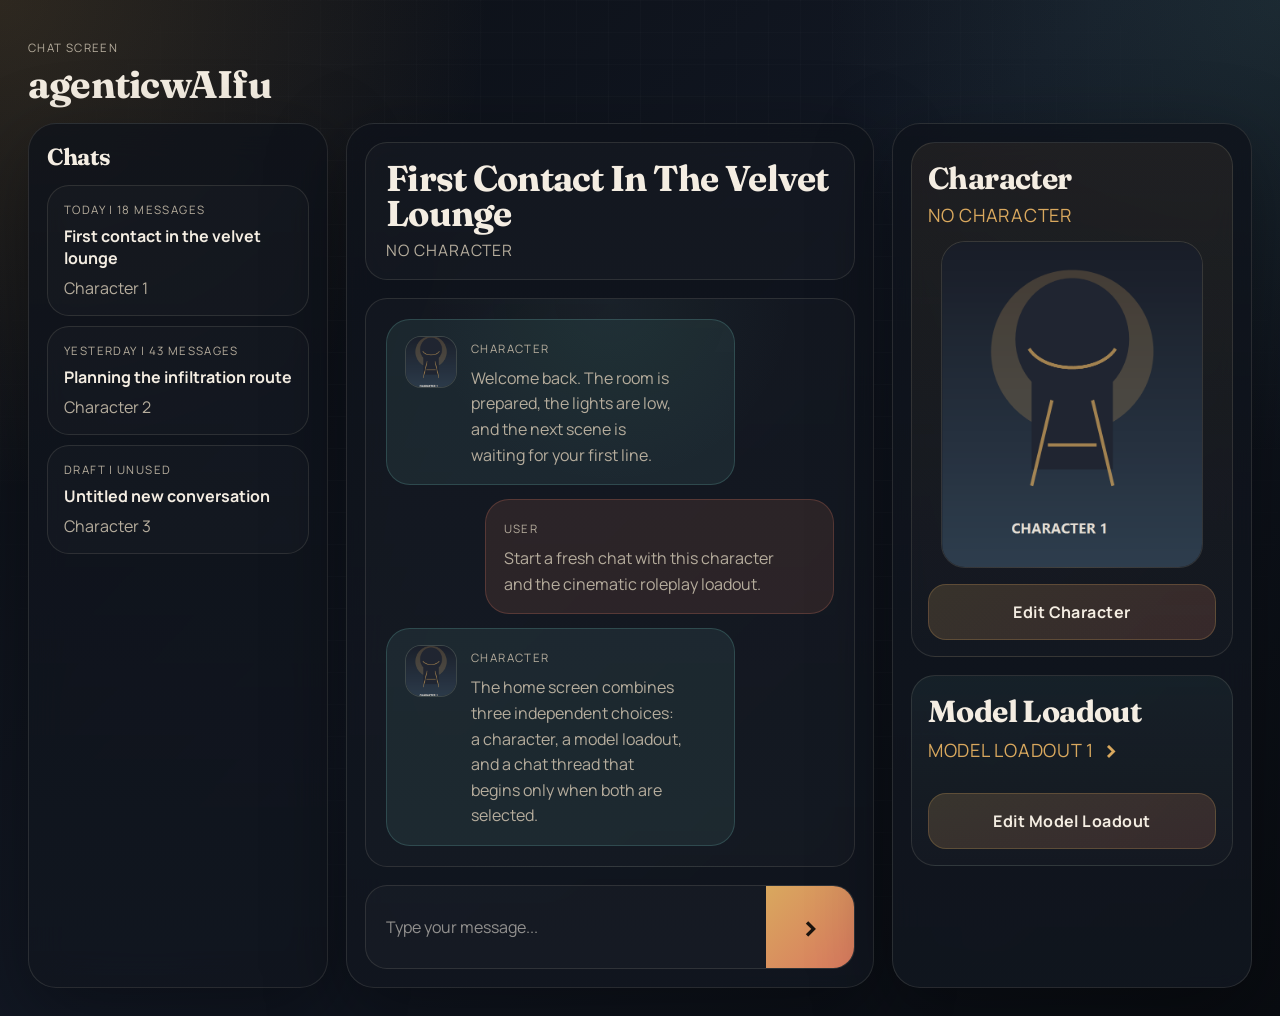
==== chat.html @ c21bd866 "before big uwu" ====
<!DOCTYPE html>
<html lang="en">
<head>
  <meta charset="UTF-8">
  <meta name="viewport" content="width=device-width, initial-scale=1.0">
  <title>agenticwAIfu Chat</title>
  <link rel="preconnect" href="https://fonts.googleapis.com">
  <link rel="preconnect" href="https://fonts.gstatic.com" crossorigin>
  <link href="https://fonts.googleapis.com/css2?family=Fraunces:opsz,wght@9..144,600;9..144,700&family=Manrope:wght@400;500;600;700&display=swap" rel="stylesheet">
  <link rel="stylesheet" href="styles.css">
</head>
<body data-page="chat">
  <div class="page-shell">
    <header class="topbar">
      <div>
        <p class="eyebrow">Chat Screen</p>
        <h1><a class="home-link" href="index.html">agenticwAIfu</a></h1>
      </div>
    </header>

    <main class="workspace">
      <aside class="panel left-panel">
        <section class="panel-section">
          <div class="section-heading">
            <h2>Chats</h2>
          </div>

          <div class="stack-list">
            <button class="list-card chat-card">
              <span class="meta-line">Today | 18 messages</span>
              <strong>First contact in the velvet lounge</strong>
              <span class="chat-persona">Character 1</span>
            </button>
            <button class="list-card chat-card">
              <span class="meta-line">Yesterday | 43 messages</span>
              <strong>Planning the infiltration route</strong>
              <span class="chat-persona">Character 2</span>
            </button>
            <button class="list-card chat-card">
              <span class="meta-line">Draft | Unused</span>
              <strong>Untitled new conversation</strong>
              <span class="chat-persona">Character 3</span>
            </button>
          </div>
        </section>
      </aside>

      <section class="panel center-panel">
        <div class="center-stage">
          <div class="chat-surface" id="default-surface">
            <div class="chat-header">
              <div>
                <h2 class="chat-title">First Contact In The Velvet Lounge</h2>
                <p class="chat-subtitle" id="chat-character-subtitle">Character 1</p>
              </div>
            </div>

            <div class="chat-window">
              <article class="message assistant-message">
                <div class="message-shell">
                  <img class="message-avatar character-driven-avatar" src="assets/character-1.png" alt="Character 1 avatar">
                  <div class="message-body">
                    <button class="message-edit-button" type="button" aria-label="Edit message"></button>
                    <span class="message-label" id="primary-character-label">Character 1</span>
                    <p>Welcome back. The room is prepared, the lights are low, and the next scene is waiting for your first line.</p>
                  </div>
                </div>
              </article>

              <article class="message user-message">
                <div class="message-body">
                  <button class="message-edit-button" type="button" aria-label="Edit message"></button>
                  <span class="message-label">User</span>
                  <p>Start a fresh chat with this character and the cinematic roleplay loadout.</p>
                </div>
              </article>

              <article class="message assistant-message accent-message">
                <div class="message-shell">
                  <img class="message-avatar character-driven-avatar" src="assets/character-1.png" alt="Character 1 avatar">
                  <div class="message-body">
                    <button class="message-edit-button" type="button" aria-label="Edit message"></button>
                    <span class="message-label" id="secondary-character-label">Character 1</span>
                    <p>The home screen combines three independent choices: a character, a model loadout, and a chat thread that begins only when both are selected.</p>
                  </div>
                </div>
              </article>
            </div>

            <div class="composer">
              <div class="composer-box">
                <p class="composer-placeholder">Type your message...</p>
                <button class="send-button" aria-label="Send message">></button>
              </div>
            </div>
          </div>

          <section class="editor-overlay" id="character-editor" aria-hidden="true">
            <div class="overlay-header">
              <div>
                <p class="overlay-kicker">Character Manager</p>
              </div>
              <button class="overlay-close-button" type="button" data-close-editor>Close</button>
            </div>

            <div class="overlay-form">
              <div class="character-detail character-detail-single">
                <div class="character-detail-header">
                  <h3 class="character-detail-title" id="character-detail-title">Character 1</h3>
                  <div class="manager-button-row">
                    <button class="manager-button" id="save-character-button" type="button">Save Character</button>
                  </div>
                </div>

                <div class="overlay-field">
                  <label class="overlay-label" for="editor-character-name">Character Name</label>
                  <input id="editor-character-name" class="overlay-input" type="text" value="Character 1">
                </div>

                <div class="overlay-field">
                  <label class="overlay-label" for="editor-character-nickname">Nickname</label>
                  <input id="editor-character-nickname" class="overlay-input" type="text" value="Character 1">
                </div>

                <div class="overlay-field">
                  <label class="overlay-label" for="editor-character-image">Portrait Image</label>
                  <input id="editor-character-image" class="overlay-input" type="text" value="assets/character-1.png">
                </div>

                <div class="overlay-field">
                  <label class="overlay-label" for="editor-character-description">Description</label>
                  <textarea id="editor-character-description" class="overlay-textarea" rows="7">A poised host with a theatrical edge, tailored diction, and a tendency to turn ordinary requests into intimate little ceremonies.</textarea>
                </div>

                <div class="overlay-field">
                  <label class="overlay-label" for="editor-character-dialogue">Example Dialogue</label>
                  <textarea id="editor-character-dialogue" class="overlay-textarea" rows="8">"Welcome back. The room is prepared, and the city is glittering just for us tonight."

"Tell me what mood you want, and I will make the scene behave accordingly."

"If we are going to do this properly, you should start with a line worth remembering."</textarea>
                </div>
              </div>
            </div>
          </section>

          <section class="editor-overlay" id="model-editor" aria-hidden="true">
            <div class="overlay-header">
              <div>
                <p class="overlay-kicker">Model Loadout Editor</p>
                <input id="editor-loadout-title" class="overlay-title-input" type="text" value="Model Loadout 1" aria-label="Model loadout title">
              </div>
              <button class="overlay-close-button" type="button" data-close-editor>Close</button>
            </div>

            <div class="overlay-form">
              <div class="loadout-workspace">
                <aside class="loadout-nav">
                  <button class="loadout-role-button is-active" type="button" data-role-select="mind">Mind Model</button>
                  <button class="loadout-role-button" type="button" data-role-select="author">Author Model</button>
                  <button class="loadout-role-button" type="button" data-role-select="stat">Stat Model</button>
                  <button class="loadout-role-button" type="button" data-role-select="event">Event Model</button>
                  <button class="loadout-role-button" type="button" data-role-select="goal">Goal Model</button>
                </aside>

                <section class="loadout-detail">
                  <div class="loadout-detail-header">
                    <h3 class="loadout-detail-title" id="loadout-role-title">Mind Model</h3>
                  </div>

                  <div class="overlay-field">
                    <label class="overlay-label" for="editor-role-llm">LLM</label>
                    <input id="editor-role-llm" class="overlay-input" type="text" value="gpt-oss-cinematic">
                  </div>

                  <div class="overlay-grid">
                    <div class="overlay-field">
                      <label class="overlay-label" for="editor-temperature">Temperature</label>
                      <input id="editor-temperature" class="overlay-input" type="text" value="1.05">
                    </div>
                    <div class="overlay-field">
                      <label class="overlay-label" for="editor-top-p">Top P</label>
                      <input id="editor-top-p" class="overlay-input" type="text" value="0.92">
                    </div>
                    <div class="overlay-field">
                      <label class="overlay-label" for="editor-max-tokens">Max Tokens</label>
                      <input id="editor-max-tokens" class="overlay-input" type="text" value="4096">
                    </div>
                  </div>

                  <div class="overlay-field">
                    <label class="overlay-label" for="editor-role-instructions">Role Instructions</label>
                    <textarea id="editor-role-instructions" class="overlay-textarea" rows="8">Coordinate the overall reasoning pass, track the current scene state, and decide which specialist models should influence the next response.</textarea>
                  </div>

                  <div class="overlay-field">
                    <label class="overlay-label" for="editor-default-instructions">Default Instructions</label>
                    <textarea id="editor-default-instructions" class="overlay-textarea" rows="7">Stay consistent with the active character, preserve user agency, keep outputs machine-readable when required, and avoid contradicting established chat memory.</textarea>
                  </div>
                </section>
              </div>
            </div>
          </section>
        </div>
      </section>

      <aside class="panel right-panel">
        <section class="panel-section config-group character-group">
          <div class="section-heading">
            <h2>Character</h2>
            <p class="persona-name" id="selected-character-name">Character 1</p>
          </div>

          <div class="character-preview">
            <img class="character-image" id="selected-character-image" src="assets/character-1.png" alt="Character 1 portrait">
          </div>

          <button class="edit-button" type="button" data-open-editor="character-editor">Edit Character</button>
        </section>

        <section class="panel-section config-group model-group">
          <div class="section-heading">
            <h2>Model Loadout</h2>
            <p class="persona-name selectable-name">Model Loadout 1</p>
          </div>

          <button class="edit-button edit-button-model" type="button" data-open-editor="model-editor">Edit Model Loadout</button>
        </section>
      </aside>
    </main>
  </div>
  <script src="script.js"></script>
</body>
</html>
---- styles.css ----
:root {
  --bg: #0d1117;
  --bg-soft: rgba(19, 26, 37, 0.9);
  --panel: rgba(14, 18, 26, 0.78);
  --panel-strong: rgba(17, 22, 31, 0.92);
  --line: rgba(255, 240, 214, 0.11);
  --line-strong: rgba(255, 240, 214, 0.2);
  --text: #f4ede2;
  --muted: #b6ad9d;
  --gold: #d9a85e;
  --rose: #d9795f;
  --teal: #6db8b0;
  --shadow: 0 24px 80px rgba(0, 0, 0, 0.38);
}

* {
  box-sizing: border-box;
}

html,
body {
  margin: 0;
  min-height: 100%;
}

body {
  font-family: "Manrope", "Segoe UI Variable", "Segoe UI", sans-serif;
  color: var(--text);
  background:
    radial-gradient(circle at top left, rgba(217, 168, 94, 0.17), transparent 30%),
    radial-gradient(circle at top right, rgba(109, 184, 176, 0.12), transparent 28%),
    linear-gradient(135deg, #0b0e13 0%, #121824 48%, #090c11 100%);
}

body::before {
  content: "";
  position: fixed;
  inset: 0;
  pointer-events: none;
  background-image:
    linear-gradient(rgba(255, 255, 255, 0.02) 1px, transparent 1px),
    linear-gradient(90deg, rgba(255, 255, 255, 0.02) 1px, transparent 1px);
  background-size: 32px 32px;
  mask-image: radial-gradient(circle at center, black 40%, transparent 100%);
}

.page-shell {
  max-width: 1600px;
  margin: 0 auto;
  padding: 28px;
}

.topbar {
  display: flex;
  justify-content: space-between;
  align-items: flex-start;
  gap: 16px;
  margin-bottom: 20px;
}

.eyebrow,
.section-kicker,
.meta-line,
.message-label,
.field-tag,
.composer-meta,
.status-pill,
.soft-chip {
  font-size: 0.72rem;
  letter-spacing: 0.12em;
  text-transform: uppercase;
}

.eyebrow,
.section-kicker,
.meta-line,
.message-label,
.composer-meta,
.status-pill,
.soft-chip {
  color: var(--muted);
}

h1,
h2 {
  margin: 0;
  font-family: "Fraunces", Georgia, serif;
  font-weight: 700;
  letter-spacing: -0.02em;
}

h1 {
  font-size: clamp(2.3rem, 3vw, 4.2rem);
  line-height: 0.95;
}

.home-link {
  color: inherit;
  text-decoration: none;
}

h2 {
  font-size: 1.45rem;
}

.status-pill,
.soft-chip {
  border: 1px solid var(--line);
  border-radius: 999px;
  padding: 8px 12px;
  background: rgba(255, 255, 255, 0.03);
}

.ghost-button,
.send-button,
.featured-card,
.list-card {
  font: inherit;
  color: inherit;
  border: 0;
}

.ghost-button {
  padding: 12px 16px;
  border-radius: 999px;
  background: linear-gradient(135deg, rgba(217, 168, 94, 0.16), rgba(217, 121, 95, 0.16));
  border: 1px solid rgba(217, 168, 94, 0.2);
  cursor: default;
}

.workspace {
  display: grid;
  grid-template-columns: 300px minmax(500px, 1fr) 360px;
  gap: 18px;
  min-height: calc(100vh - 140px);
}

.workspace-home {
  grid-template-columns: 300px minmax(500px, 1fr);
}

.home-main {
  position: relative;
  min-height: calc(100vh - 140px);
}

.home-center-panel {
  padding: 18px;
}

.home-panel {
  padding: 26px;
}

.home-heading {
  margin-bottom: 22px;
}

.character-tile-grid {
  display: grid;
  grid-template-columns: repeat(auto-fill, minmax(220px, 1fr));
  gap: 18px;
}

.home-surface {
  display: flex;
  flex-direction: column;
  gap: 18px;
  min-height: 100%;
}

.character-grid-header {
  padding: 18px 20px;
  border: 1px solid var(--line);
  border-radius: 22px;
  background: rgba(255, 255, 255, 0.025);
}

.character-tile {
  display: flex;
  flex-direction: column;
  padding: 16px;
  border: 1px solid var(--line);
  border-radius: 24px;
  background: rgba(255, 255, 255, 0.025);
  color: var(--text);
  font: inherit;
  text-align: left;
  cursor: pointer;
  transition: transform 180ms ease, border-color 180ms ease, background 180ms ease;
}

.character-tile:hover {
  transform: translateY(-2px);
  border-color: rgba(255, 240, 214, 0.2);
  background: rgba(255, 255, 255, 0.04);
}

.character-tile.is-active {
  background: linear-gradient(180deg, rgba(217, 168, 94, 0.14), rgba(255, 255, 255, 0.03));
  border-color: rgba(217, 168, 94, 0.3);
}

.character-tile-image-wrap {
  aspect-ratio: 4 / 5;
  margin-bottom: 14px;
  overflow: hidden;
  border-radius: 18px;
  border: 1px solid rgba(255, 240, 214, 0.1);
  background: rgba(255, 255, 255, 0.03);
}

.character-tile-image {
  width: 100%;
  height: 100%;
  object-fit: cover;
  display: block;
}

.character-tile-name {
  display: block;
  font-size: 1.05rem;
}

.character-tile-add {
  border-style: dashed;
}

.character-tile-add-visual {
  display: flex;
  align-items: center;
  justify-content: center;
}

.character-tile-plus {
  font-size: 4rem;
  line-height: 1;
  color: var(--gold);
}

.character-tile-add-label {
  color: var(--muted);
  font-weight: 700;
  letter-spacing: 0.08em;
  text-transform: uppercase;
}

.new-chat-card {
  align-items: flex-start;
  justify-content: center;
}

.new-chat-plus {
  display: inline-flex;
  align-items: center;
  justify-content: center;
  width: 36px;
  height: 36px;
  margin-bottom: 4px;
  border-radius: 12px;
  background: rgba(217, 168, 94, 0.12);
  color: var(--gold);
  font-size: 1.8rem;
  line-height: 1;
}

.panel {
  background: linear-gradient(180deg, var(--panel), var(--panel-strong));
  border: 1px solid var(--line);
  border-radius: 28px;
  box-shadow: var(--shadow);
  backdrop-filter: blur(18px);
}

.left-panel,
.right-panel {
  padding: 18px;
}

.center-panel {
  padding: 18px;
}

.panel-section + .panel-section {
  margin-top: 18px;
}

.section-heading {
  display: flex;
  flex-direction: column;
  gap: 4px;
  margin-bottom: 14px;
}

.featured-card,
.list-card,
.field-card,
.composer-box,
.chat-window,
.chat-header {
  border: 1px solid var(--line);
  background: rgba(255, 255, 255, 0.025);
  border-radius: 22px;
}

.featured-card,
.list-card {
  width: 100%;
  text-align: left;
  padding: 16px;
  display: flex;
  flex-direction: column;
  gap: 8px;
  cursor: default;
}

.featured-card strong,
.list-card strong,
.field-heading strong {
  font-size: 1rem;
}

.featured-card span,
.list-card span,
.field-card p,
.message p {
  color: var(--muted);
}

.stack-list {
  display: flex;
  flex-direction: column;
  gap: 10px;
}

.card-badge {
  align-self: flex-start;
  padding: 6px 10px;
  border-radius: 999px;
  background: rgba(109, 184, 176, 0.14);
  color: #b9ebe5;
}

.character-card.is-active {
  background:
    linear-gradient(180deg, rgba(217, 168, 94, 0.18), rgba(255, 255, 255, 0.04)),
    rgba(255, 255, 255, 0.03);
  border-color: rgba(217, 168, 94, 0.3);
}

.chat-card {
  background: rgba(255, 255, 255, 0.02);
}

.chat-header {
  display: flex;
  align-items: flex-start;
  padding: 18px 20px;
}

.center-stage {
  position: relative;
  min-height: calc(100vh - 176px);
}

.chat-surface {
  display: flex;
  flex-direction: column;
  gap: 18px;
  min-height: 100%;
}

.chat-title {
  font-size: clamp(2rem, 2.8vw, 3rem);
  line-height: 0.98;
}

.chat-subtitle {
  margin: 8px 0 0;
  color: var(--muted);
  font-size: 0.98rem;
  letter-spacing: 0.06em;
  text-transform: uppercase;
}

.chat-window {
  flex: 1;
  min-height: 480px;
  padding: 20px;
  display: flex;
  flex-direction: column;
  gap: 14px;
  justify-content: flex-start;
  background:
    radial-gradient(circle at top, rgba(109, 184, 176, 0.06), transparent 30%),
    rgba(255, 255, 255, 0.02);
}

.message {
  max-width: 78%;
  padding: 16px 18px;
  border-radius: 24px;
  border: 1px solid var(--line);
}

.message-shell {
  display: flex;
  align-items: flex-start;
  gap: 14px;
}

.message-body {
  position: relative;
  min-width: 0;
  padding-right: 34px;
}

.assistant-message {
  align-self: flex-start;
  background: rgba(109, 184, 176, 0.1);
  border-color: rgba(109, 184, 176, 0.24);
}

.user-message {
  align-self: flex-end;
  background: rgba(217, 121, 95, 0.12);
  border-color: rgba(217, 121, 95, 0.25);
}

.accent-message {
  background: rgba(109, 184, 176, 0.1);
  border-color: rgba(109, 184, 176, 0.24);
}

.message-label,
.field-tag {
  display: inline-block;
  margin-bottom: 10px;
}

.message-avatar {
  width: 52px;
  height: 52px;
  flex: 0 0 52px;
  border-radius: 16px;
  object-fit: cover;
  border: 1px solid rgba(255, 240, 214, 0.12);
  background: rgba(255, 255, 255, 0.03);
}

.message-edit-button {
  position: absolute;
  top: 0;
  right: 0;
  width: 24px;
  height: 24px;
  border: 1px solid rgba(255, 240, 214, 0.14);
  border-radius: 8px;
  background: rgba(255, 255, 255, 0.04);
  opacity: 0;
  pointer-events: none;
  cursor: pointer;
  transition: opacity 140ms ease, background 140ms ease, border-color 140ms ease;
}

.message-edit-button::before {
  content: "";
  position: absolute;
  inset: 5px;
  background: center / contain no-repeat url("data:image/svg+xml,%3Csvg xmlns='http://www.w3.org/2000/svg' viewBox='0 0 24 24' fill='none' stroke='%23f4ede2' stroke-width='2' stroke-linecap='round' stroke-linejoin='round'%3E%3Cpath d='M12 20h9'/%3E%3Cpath d='M16.5 3.5a2.12 2.12 0 1 1 3 3L7 19l-4 1 1-4 12.5-12.5Z'/%3E%3C/svg%3E");
}

.message:hover .message-edit-button {
  opacity: 1;
  pointer-events: auto;
}

.message-edit-button:hover {
  background: rgba(255, 255, 255, 0.08);
  border-color: rgba(255, 240, 214, 0.24);
}

.message.is-editing .message-edit-button {
  opacity: 1;
  pointer-events: auto;
}

.message-inline-editor {
  width: 100%;
  min-height: 3.2em;
  margin: 0;
  padding: 0;
  border: 0;
  background: transparent;
  color: var(--muted);
  font: inherit;
  line-height: 1.6;
  resize: none;
  outline: none;
}

.message p,
.field-card p {
  margin: 0;
  line-height: 1.6;
}

.composer {
  display: flex;
  flex-direction: column;
  gap: 10px;
}

.composer-box {
  display: flex;
  justify-content: space-between;
  align-items: stretch;
  gap: 16px;
  min-height: 84px;
  padding: 0 0 0 20px;
  overflow: hidden;
}

.composer-placeholder {
  margin: auto 0;
  color: rgba(244, 237, 226, 0.56);
}

.send-button {
  align-self: stretch;
  min-width: 88px;
  padding: 0 18px;
  border-radius: 0;
  background: linear-gradient(135deg, var(--gold), var(--rose));
  color: #1b140f;
  font-weight: 700;
  cursor: default;
  font-size: 2rem;
  line-height: 1;
}

.config-group {
  padding: 16px;
  border-radius: 24px;
  border: 1px solid var(--line);
}

.character-group {
  background: linear-gradient(180deg, rgba(217, 168, 94, 0.08), rgba(255, 255, 255, 0.02));
}

.model-group {
  background: linear-gradient(180deg, rgba(109, 184, 176, 0.08), rgba(255, 255, 255, 0.02));
}

.field-card {
  padding: 16px;
}

.field-card + .field-card {
  margin-top: 10px;
}

.editor-field + .editor-field {
  margin-top: 14px;
}

.field-heading {
  display: flex;
  justify-content: space-between;
  align-items: baseline;
  gap: 12px;
  margin-bottom: 10px;
}

.field-tag {
  color: var(--text);
  padding: 5px 8px;
  border-radius: 999px;
  background: rgba(255, 255, 255, 0.06);
}

.field-grid {
  display: grid;
  grid-template-columns: 1fr;
  gap: 10px;
  margin-top: 10px;
}

.compact-card p {
  color: var(--text);
}

.persona-name {
  margin: 2px 0 0;
  color: var(--gold);
  font-size: 1.14rem;
  letter-spacing: 0.04em;
  text-transform: uppercase;
}

.right-panel .section-heading h2 {
  font-size: 1.9rem;
}

.selectable-name {
  display: inline-flex;
  align-items: center;
  gap: 8px;
}

.selectable-name::after {
  content: ">";
  color: var(--gold);
  font-size: 1.7rem;
  font-weight: 700;
  line-height: 1;
}

.character-preview {
  margin: 0 auto;
  display: block;
  width: fit-content;
  overflow: hidden;
  border-radius: 24px;
  border: 1px solid var(--line);
  background:
    radial-gradient(circle at top, rgba(217, 168, 94, 0.1), transparent 35%),
    rgba(255, 255, 255, 0.02);
}

.character-image {
  display: block;
  width: auto;
  max-width: 260px;
  height: auto;
  aspect-ratio: 4 / 5;
  object-fit: cover;
}

.edit-button {
  width: 100%;
  margin-top: 16px;
  padding: 16px 18px;
  border: 1px solid rgba(217, 168, 94, 0.24);
  border-radius: 18px;
  background: linear-gradient(135deg, rgba(217, 168, 94, 0.18), rgba(217, 121, 95, 0.18));
  color: var(--text);
  font: inherit;
  font-weight: 700;
  letter-spacing: 0.03em;
  cursor: pointer;
  transition: background 220ms ease, border-color 220ms ease, box-shadow 220ms ease;
}

.edit-button:hover {
  background: linear-gradient(135deg, rgba(217, 168, 94, 0.28), rgba(217, 121, 95, 0.28));
  border-color: rgba(217, 168, 94, 0.4);
  box-shadow: 0 10px 24px rgba(217, 168, 94, 0.12);
}

.editor-overlay {
  position: absolute;
  inset: 0;
  display: none;
  flex-direction: column;
  gap: 22px;
  padding: 26px;
  border-radius: 28px;
  border: 1px solid var(--line);
  background:
    radial-gradient(circle at top left, rgba(217, 168, 94, 0.09), transparent 28%),
    linear-gradient(180deg, rgba(16, 22, 31, 0.98), rgba(10, 14, 21, 0.98));
  box-shadow: var(--shadow);
}

.home-editor-overlay {
  position: absolute;
  inset: 0;
}

.editor-overlay.is-open {
  display: flex;
}

.overlay-header {
  display: flex;
  justify-content: space-between;
  align-items: flex-start;
  gap: 16px;
}

.overlay-kicker {
  margin: 0 0 8px;
  color: var(--gold);
  font-size: 0.78rem;
  letter-spacing: 0.14em;
  text-transform: uppercase;
}

.overlay-title {
  font-size: clamp(2rem, 2.6vw, 3rem);
  line-height: 0.98;
}

.overlay-title-input {
  margin: 0;
  padding: 0;
  border: 1px solid transparent;
  border-radius: 10px;
  background: transparent;
  color: var(--text);
  font-family: "Fraunces", Georgia, serif;
  font-size: clamp(2rem, 2.6vw, 3rem);
  font-weight: 700;
  letter-spacing: -0.02em;
  line-height: 0.98;
  outline: none;
  transition: border-color 180ms ease, background 180ms ease;
}

.overlay-title-input:hover,
.overlay-title-input:focus {
  border-color: rgba(255, 240, 214, 0.14);
  background: rgba(255, 255, 255, 0.025);
}

.overlay-close-button {
  padding: 12px 16px;
  border: 1px solid var(--line);
  border-radius: 999px;
  background: rgba(255, 255, 255, 0.03);
  color: var(--text);
  font: inherit;
  cursor: default;
}

.overlay-form {
  display: flex;
  flex-direction: column;
  gap: 18px;
  min-height: 0;
  overflow: auto;
  padding-right: 6px;
  scrollbar-width: none;
  -ms-overflow-style: none;
}

.overlay-form::-webkit-scrollbar {
  width: 0;
  height: 0;
}

.overlay-grid {
  display: grid;
  grid-template-columns: repeat(3, minmax(0, 1fr));
  gap: 16px;
}

.character-detail {
  min-width: 0;
  padding: 6px 4px 0 0;
}

.character-detail-single {
  display: flex;
  flex-direction: column;
  min-height: 100%;
  padding-right: 0;
}

.character-detail-header {
  display: flex;
  justify-content: space-between;
  align-items: flex-start;
  gap: 18px;
  margin-bottom: 22px;
}

.character-detail-title {
  margin: 0;
  font-family: "Fraunces", Georgia, serif;
  font-size: 2rem;
  line-height: 0.98;
}

.manager-button-row {
  display: flex;
  flex-wrap: wrap;
  gap: 10px;
}

.manager-status {
  margin: 0 0 22px;
  color: var(--muted);
  font-size: 0.95rem;
  line-height: 1.5;
}

.character-editor-portrait-block {
  display: flex;
  flex-direction: column;
  gap: 18px;
  margin-bottom: 10px;
}

.character-editor-portrait-frame {
  width: fit-content;
  max-width: 220px;
  overflow: hidden;
  border-radius: 24px;
  border: 1px solid var(--line);
  background: rgba(255, 255, 255, 0.03);
}

.character-editor-portrait {
  display: block;
  width: 100%;
  max-width: 220px;
  aspect-ratio: 4 / 5;
  object-fit: cover;
}

.overlay-field-compact {
  margin-bottom: 0;
}

.character-editor-footer {
  margin-top: auto;
  padding-top: 12px;
}

.manager-button {
  padding: 12px 16px;
  border: 1px solid var(--line);
  border-radius: 14px;
  background: rgba(255, 255, 255, 0.04);
  color: var(--text);
  font: inherit;
  font-weight: 700;
  cursor: pointer;
  transition: background 180ms ease, border-color 180ms ease, box-shadow 180ms ease;
}

.manager-button:hover {
  background: rgba(255, 255, 255, 0.08);
  border-color: rgba(255, 240, 214, 0.22);
}

.manager-button-primary {
  background: linear-gradient(135deg, rgba(217, 168, 94, 0.18), rgba(217, 121, 95, 0.12));
  border-color: rgba(217, 168, 94, 0.28);
}

.manager-button-primary:hover {
  background: linear-gradient(135deg, rgba(217, 168, 94, 0.26), rgba(217, 121, 95, 0.18));
  border-color: rgba(217, 168, 94, 0.38);
}

.manager-button-danger {
  color: #ffd6ce;
  border-color: rgba(217, 121, 95, 0.28);
  background: rgba(217, 121, 95, 0.09);
}

.manager-button-danger:hover {
  background: rgba(217, 121, 95, 0.16);
  border-color: rgba(217, 121, 95, 0.38);
}

.loadout-workspace {
  display: grid;
  grid-template-columns: 220px minmax(0, 1fr);
  gap: 0;
  min-height: 0;
  align-items: start;
}

.loadout-nav {
  position: relative;
  display: flex;
  flex-direction: column;
  gap: 0;
  padding-right: 0;
  margin-right: -1px;
  padding-top: 24px;
}

.loadout-role-button {
  width: 100%;
  padding: 14px 16px;
  border: 1px solid var(--line);
  border-radius: 0;
  background: rgba(255, 255, 255, 0.025);
  color: var(--text);
  font: inherit;
  font-weight: 700;
  text-align: left;
  cursor: pointer;
  transition: background 180ms ease, border-color 180ms ease, transform 180ms ease;
  position: relative;
  z-index: 1;
}

.loadout-role-button + .loadout-role-button {
  margin-top: -1px;
}

.loadout-role-button:first-child {
  border-top-left-radius: 16px;
}

.loadout-role-button:last-child {
  border-bottom-left-radius: 16px;
}

.loadout-role-button:hover {
  background: rgba(255, 255, 255, 0.05);
  border-color: rgba(255, 240, 214, 0.2);
}

.loadout-role-button.is-active {
  margin-right: -1px;
  padding-right: 36px;
  border-right-color: rgba(255, 255, 255, 0.02);
  border-top-right-radius: 18px;
  border-bottom-right-radius: 0;
  background: linear-gradient(135deg, rgba(217, 168, 94, 0.18), rgba(217, 121, 95, 0.12));
  border-color: rgba(217, 168, 94, 0.32);
  z-index: 3;
  box-shadow: 8px 0 0 rgba(255, 255, 255, 0.02);
}

.loadout-detail {
  min-width: 0;
  position: relative;
  z-index: 2;
  margin-top: 24px;
  padding: 24px 24px 18px 24px;
  border: 1px solid rgba(255, 240, 214, 0.08);
  border-radius: 22px;
  background: rgba(255, 255, 255, 0.02);
  box-shadow: inset 0 1px 0 rgba(255, 255, 255, 0.02);
}

.loadout-detail-header {
  margin-bottom: 22px;
}

.loadout-detail-title {
  margin: 0;
  font-family: "Fraunces", Georgia, serif;
  font-size: 2rem;
  line-height: 0.98;
}

.overlay-field {
  min-width: 0;
  margin-bottom: 14px;
}

.overlay-label {
  display: block;
  margin-bottom: 16px;
  color: var(--text);
  font-size: 0.85rem;
  font-weight: 700;
  letter-spacing: 0.08em;
  text-transform: uppercase;
}

.overlay-input,
.overlay-textarea {
  width: 100%;
  border: 1px solid var(--line);
  border-radius: 18px;
  background: rgba(255, 255, 255, 0.03);
  color: var(--text);
  font: inherit;
  outline: none;
}

.overlay-input {
  padding: 18px 18px;
}

.overlay-textarea {
  resize: vertical;
  min-height: 120px;
  padding: 20px 18px;
  line-height: 1.6;
}

.overlay-input:focus,
.overlay-textarea:focus {
  border-color: rgba(217, 168, 94, 0.45);
}

.editor-label {
  display: block;
  margin-bottom: 2px;
  color: var(--text);
  font-size: 1rem;
  font-weight: 700;
}

.editor-textbox {
  width: 100%;
  resize: none;
  border: 0;
  border-radius: 18px;
  padding: 0 0 4px;
  background: transparent;
  color: var(--muted);
  font: inherit;
  line-height: 1.6;
  outline: none;
  border-bottom: 1px solid rgba(255, 240, 214, 0.12);
}

.editor-textbox:focus {
  border-bottom-color: rgba(217, 168, 94, 0.45);
}

.editor-input,
.setting-input {
  width: 100%;
  border: 0;
  border-radius: 0;
  background: transparent;
  color: var(--muted);
  font: inherit;
  outline: none;
  border-bottom: 1px solid rgba(255, 240, 214, 0.12);
}

.editor-input {
  padding: 0 0 10px;
  line-height: 1.6;
}

.editor-input:focus,
.setting-input:focus {
  border-bottom-color: rgba(217, 168, 94, 0.45);
}

.settings-grid {
  display: grid;
  grid-template-columns: repeat(3, minmax(0, 1fr));
  gap: 14px;
}

.setting-field {
  min-width: 0;
}

.setting-label {
  display: block;
  color: var(--muted);
  font-size: 0.75rem;
  letter-spacing: 0.12em;
  text-transform: uppercase;
  line-height: 1.2;
}

.setting-input {
  padding: 0 0 8px;
  line-height: 1.4;
}

.setting-label-bottom {
  margin-top: 8px;
  min-height: 0;
}

@media (max-width: 1220px) {
  .workspace {
    grid-template-columns: 260px 1fr;
  }

  .right-panel {
    grid-column: 1 / -1;
  }
}

@media (max-width: 920px) {
  .page-shell {
    padding: 16px;
  }

  .topbar,
  .chat-header,
  .overlay-header,
  .composer-box {
    flex-direction: column;
    align-items: stretch;
  }

  .workspace {
    grid-template-columns: 1fr;
  }

  .chat-window {
    min-height: 360px;
  }

  .message {
    max-width: 100%;
  }

  .settings-grid {
    grid-template-columns: 1fr;
  }

  .overlay-grid {
    grid-template-columns: 1fr;
  }

  .loadout-workspace {
    grid-template-columns: 1fr;
  }

  .character-detail-header {
    flex-direction: column;
    align-items: stretch;
  }

  .loadout-detail {
    margin-top: 0;
    padding: 18px 0 0;
    border: 0;
    border-top: 1px solid rgba(255, 240, 214, 0.08);
    border-radius: 0;
    background: transparent;
    box-shadow: none;
  }
}
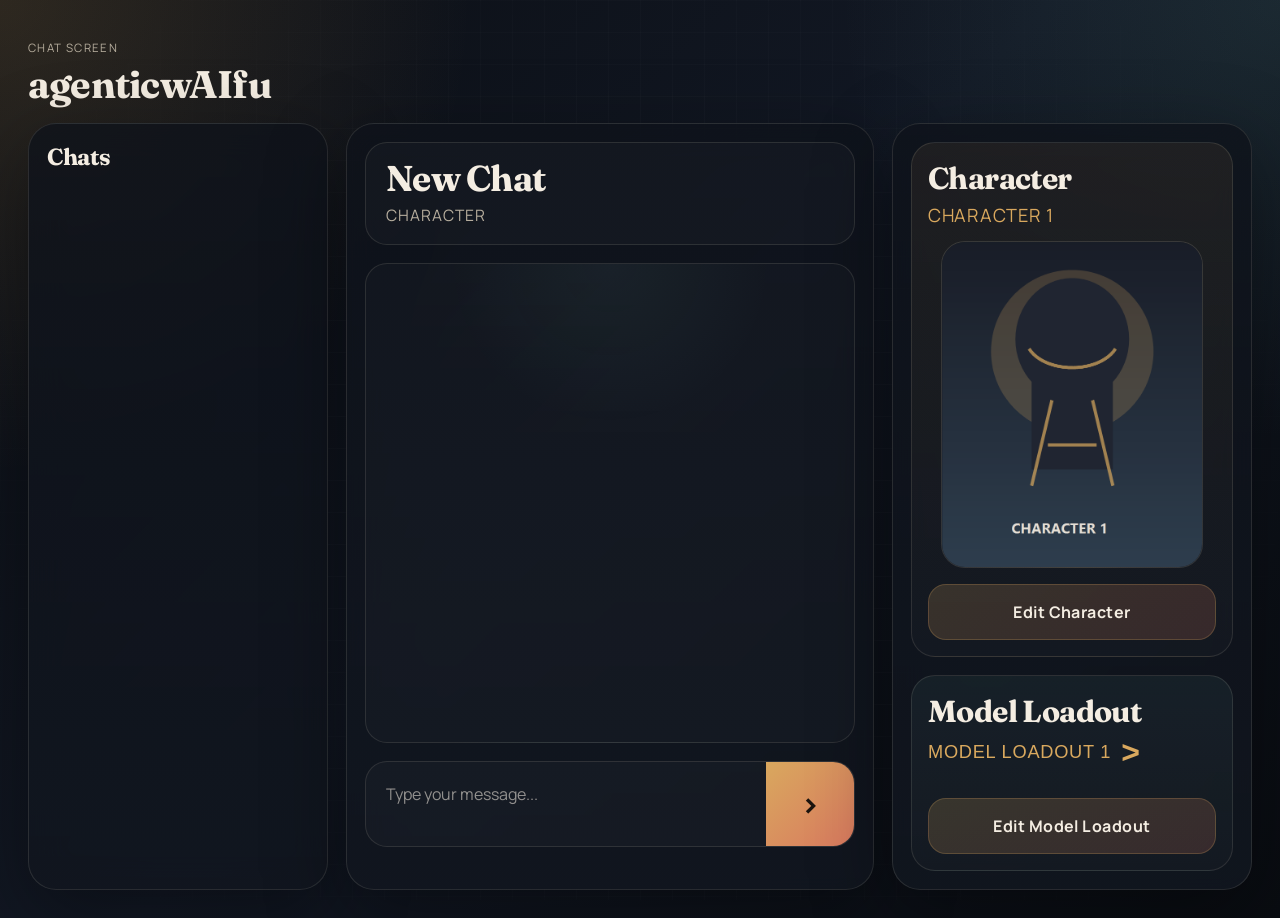
==== commit c5e02e31: "we finna cook" ====
--- a/chat.html
+++ b/chat.html
@@ -25,23 +25,7 @@
             <h2>Chats</h2>
           </div>
 
-          <div class="stack-list">
-            <button class="list-card chat-card">
-              <span class="meta-line">Today | 18 messages</span>
-              <strong>First contact in the velvet lounge</strong>
-              <span class="chat-persona">Character 1</span>
-            </button>
-            <button class="list-card chat-card">
-              <span class="meta-line">Yesterday | 43 messages</span>
-              <strong>Planning the infiltration route</strong>
-              <span class="chat-persona">Character 2</span>
-            </button>
-            <button class="list-card chat-card">
-              <span class="meta-line">Draft | Unused</span>
-              <strong>Untitled new conversation</strong>
-              <span class="chat-persona">Character 3</span>
-            </button>
-          </div>
+          <div class="stack-list" id="chat-list"></div>
         </section>
       </aside>
 
@@ -50,47 +34,17 @@
           <div class="chat-surface" id="default-surface">
             <div class="chat-header">
               <div>
-                <h2 class="chat-title">First Contact In The Velvet Lounge</h2>
-                <p class="chat-subtitle" id="chat-character-subtitle">Character 1</p>
-              </div>
-            </div>
-
-            <div class="chat-window">
-              <article class="message assistant-message">
-                <div class="message-shell">
-                  <img class="message-avatar character-driven-avatar" src="assets/character-1.png" alt="Character 1 avatar">
-                  <div class="message-body">
-                    <button class="message-edit-button" type="button" aria-label="Edit message"></button>
-                    <span class="message-label" id="primary-character-label">Character 1</span>
-                    <p>Welcome back. The room is prepared, the lights are low, and the next scene is waiting for your first line.</p>
-                  </div>
-                </div>
-              </article>
-
-              <article class="message user-message">
-                <div class="message-body">
-                  <button class="message-edit-button" type="button" aria-label="Edit message"></button>
-                  <span class="message-label">User</span>
-                  <p>Start a fresh chat with this character and the cinematic roleplay loadout.</p>
-                </div>
-              </article>
-
-              <article class="message assistant-message accent-message">
-                <div class="message-shell">
-                  <img class="message-avatar character-driven-avatar" src="assets/character-1.png" alt="Character 1 avatar">
-                  <div class="message-body">
-                    <button class="message-edit-button" type="button" aria-label="Edit message"></button>
-                    <span class="message-label" id="secondary-character-label">Character 1</span>
-                    <p>The home screen combines three independent choices: a character, a model loadout, and a chat thread that begins only when both are selected.</p>
-                  </div>
-                </div>
-              </article>
-            </div>
+                <h2 class="chat-title" id="chat-title">New Chat</h2>
+                <p class="chat-subtitle" id="chat-character-subtitle">Character</p>
+              </div>
+            </div>
+
+            <div class="chat-window" id="chat-window"></div>
 
             <div class="composer">
               <div class="composer-box">
-                <p class="composer-placeholder">Type your message...</p>
-                <button class="send-button" aria-label="Send message">></button>
+                <textarea id="composer-input" class="composer-input" rows="1" placeholder="Type your message..."></textarea>
+                <button id="send-message-button" class="send-button" aria-label="Send message">></button>
               </div>
             </div>
           </div>
@@ -154,6 +108,17 @@
             </div>
 
             <div class="overlay-form">
+              <div class="loadout-toolbar">
+                <select id="loadout-select" class="loadout-select" aria-label="Choose saved model loadout"></select>
+                <div class="manager-button-row">
+                  <button class="manager-button" id="new-loadout-button" type="button">New Loadout</button>
+                  <button class="manager-button manager-button-primary" id="save-loadout-button" type="button">Save Loadout</button>
+                  <button class="manager-button manager-button-danger" id="delete-loadout-button" type="button">Delete Loadout</button>
+                </div>
+              </div>
+
+              <p class="manager-status" id="loadout-file-status">Model loadouts are loaded from and saved to a fixed folder on your PC.</p>
+
               <div class="loadout-workspace">
                 <aside class="loadout-nav">
                   <button class="loadout-role-button is-active" type="button" data-role-select="mind">Mind Model</button>
@@ -221,7 +186,19 @@
         <section class="panel-section config-group model-group">
           <div class="section-heading">
             <h2>Model Loadout</h2>
-            <p class="persona-name selectable-name">Model Loadout 1</p>
+            <div class="loadout-switcher">
+              <button
+                class="persona-name selectable-name loadout-switch-button"
+                id="selected-loadout-button"
+                type="button"
+                aria-haspopup="listbox"
+                aria-expanded="false"
+              >
+                <span id="selected-loadout-name">Model Loadout 1</span>
+                <span class="selectable-arrow" aria-hidden="true">></span>
+              </button>
+              <div class="loadout-switch-menu" id="loadout-switch-menu" hidden></div>
+            </div>
           </div>
 
           <button class="edit-button edit-button-model" type="button" data-open-editor="model-editor">Edit Model Loadout</button>
--- a/styles.css
+++ b/styles.css
@@ -352,6 +352,11 @@
   background: rgba(255, 255, 255, 0.02);
 }
 
+.chat-card.is-active {
+  background: linear-gradient(180deg, rgba(217, 168, 94, 0.14), rgba(255, 255, 255, 0.03));
+  border-color: rgba(217, 168, 94, 0.3);
+}
+
 .chat-header {
   display: flex;
   align-items: flex-start;
@@ -505,6 +510,14 @@
   line-height: 1.6;
 }
 
+.chat-empty-state {
+  margin: auto;
+  color: var(--muted);
+  font-size: 1rem;
+  line-height: 1.6;
+  text-align: center;
+}
+
 .composer {
   display: flex;
   flex-direction: column;
@@ -523,6 +536,24 @@
 
 .composer-placeholder {
   margin: auto 0;
+  color: rgba(244, 237, 226, 0.56);
+}
+
+.composer-input {
+  width: 100%;
+  min-height: 84px;
+  margin: 0;
+  padding: 20px 0;
+  border: 0;
+  background: transparent;
+  color: var(--text);
+  font: inherit;
+  line-height: 1.6;
+  resize: none;
+  outline: none;
+}
+
+.composer-input::placeholder {
   color: rgba(244, 237, 226, 0.56);
 }
 
@@ -534,9 +565,14 @@
   background: linear-gradient(135deg, var(--gold), var(--rose));
   color: #1b140f;
   font-weight: 700;
-  cursor: default;
+  cursor: pointer;
   font-size: 2rem;
   line-height: 1;
+}
+
+.send-button:disabled {
+  cursor: wait;
+  opacity: 0.72;
 }
 
 .config-group {
@@ -603,18 +639,79 @@
   font-size: 1.9rem;
 }
 
+.loadout-switcher {
+  position: relative;
+  align-self: flex-start;
+}
+
 .selectable-name {
   display: inline-flex;
   align-items: center;
-  gap: 8px;
-}
-
-.selectable-name::after {
-  content: ">";
+  gap: 10px;
+}
+
+.loadout-switch-button {
+  padding: 0;
+  border: 0;
+  background: none;
+  cursor: pointer;
+  transition: opacity 180ms ease;
+}
+
+.loadout-switch-button:hover {
+  opacity: 0.88;
+}
+
+.loadout-switch-button:focus-visible {
+  outline: 2px solid rgba(217, 168, 94, 0.32);
+  outline-offset: 6px;
+  border-radius: 10px;
+}
+
+.selectable-arrow {
+  display: inline-flex;
+  align-items: center;
+  justify-content: center;
   color: var(--gold);
-  font-size: 1.7rem;
+  font-size: 2rem;
   font-weight: 700;
   line-height: 1;
+  transform: translateY(-0.01em);
+}
+
+.loadout-switch-menu {
+  position: absolute;
+  top: calc(100% + 12px);
+  left: 0;
+  min-width: 100%;
+  padding: 8px;
+  border: 1px solid var(--line);
+  border-radius: 18px;
+  background: rgba(13, 17, 24, 0.98);
+  box-shadow: 0 18px 48px rgba(0, 0, 0, 0.34);
+  z-index: 30;
+}
+
+.loadout-switch-option {
+  width: 100%;
+  padding: 12px 14px;
+  border: 0;
+  border-radius: 12px;
+  background: transparent;
+  color: var(--text);
+  font: inherit;
+  text-align: left;
+  cursor: pointer;
+  transition: background 160ms ease, color 160ms ease;
+}
+
+.loadout-switch-option:hover {
+  background: rgba(255, 255, 255, 0.06);
+}
+
+.loadout-switch-option.is-active {
+  background: linear-gradient(135deg, rgba(217, 168, 94, 0.18), rgba(217, 121, 95, 0.12));
+  color: var(--text);
 }
 
 .character-preview {
@@ -795,6 +892,29 @@
   color: var(--muted);
   font-size: 0.95rem;
   line-height: 1.5;
+}
+
+.loadout-toolbar {
+  display: flex;
+  flex-wrap: wrap;
+  align-items: center;
+  justify-content: space-between;
+  gap: 14px;
+}
+
+.loadout-select {
+  min-width: 260px;
+  padding: 12px 14px;
+  border: 1px solid var(--line);
+  border-radius: 14px;
+  background: rgba(255, 255, 255, 0.04);
+  color: var(--text);
+  font: inherit;
+  outline: none;
+}
+
+.loadout-select:focus {
+  border-color: rgba(217, 168, 94, 0.38);
 }
 
 .character-editor-portrait-block {
@@ -1120,6 +1240,15 @@
     grid-template-columns: 1fr;
   }
 
+  .loadout-toolbar {
+    flex-direction: column;
+    align-items: stretch;
+  }
+
+  .loadout-select {
+    min-width: 0;
+  }
+
   .character-detail-header {
     flex-direction: column;
     align-items: stretch;
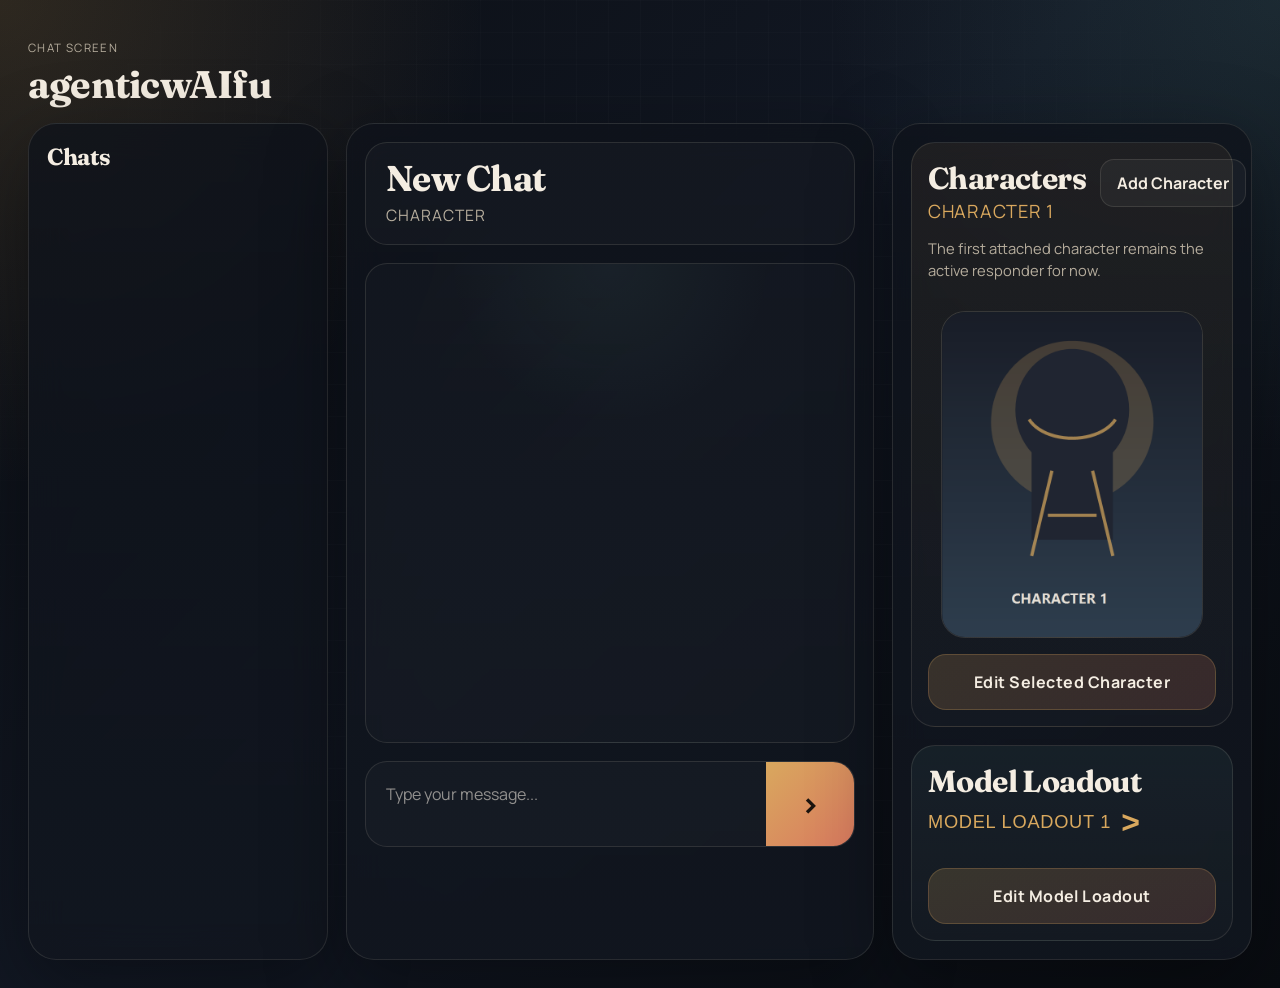
==== commit 6925d9a6: "after adding  primitive multi character support" ====
--- a/chat.html
+++ b/chat.html
@@ -87,6 +87,11 @@
                 </div>
 
                 <div class="overlay-field">
+                  <label class="overlay-label" for="editor-character-scenario">Scenario</label>
+                  <textarea id="editor-character-scenario" class="overlay-textarea" rows="6">A private late-night room where memory, scent, and suggestion blur together into something intimate and uncertain.</textarea>
+                </div>
+
+                <div class="overlay-field">
                   <label class="overlay-label" for="editor-character-dialogue">Example Dialogue</label>
                   <textarea id="editor-character-dialogue" class="overlay-textarea" rows="8">"Welcome back. The room is prepared, and the city is glittering just for us tonight."
 
@@ -123,6 +128,7 @@
                 <aside class="loadout-nav">
                   <button class="loadout-role-button is-active" type="button" data-role-select="mind">Mind Model</button>
                   <button class="loadout-role-button" type="button" data-role-select="author">Author Model</button>
+                  <button class="loadout-role-button" type="button" data-role-select="continuity">Continuity Model</button>
                   <button class="loadout-role-button" type="button" data-role-select="stat">Stat Model</button>
                   <button class="loadout-role-button" type="button" data-role-select="event">Event Model</button>
                   <button class="loadout-role-button" type="button" data-role-select="goal">Goal Model</button>
@@ -157,11 +163,6 @@
                     <label class="overlay-label" for="editor-role-instructions">Role Instructions</label>
                     <textarea id="editor-role-instructions" class="overlay-textarea" rows="8">Coordinate the overall reasoning pass, track the current scene state, and decide which specialist models should influence the next response.</textarea>
                   </div>
-
-                  <div class="overlay-field">
-                    <label class="overlay-label" for="editor-default-instructions">Default Instructions</label>
-                    <textarea id="editor-default-instructions" class="overlay-textarea" rows="7">Stay consistent with the active character, preserve user agency, keep outputs machine-readable when required, and avoid contradicting established chat memory.</textarea>
-                  </div>
                 </section>
               </div>
             </div>
@@ -171,16 +172,36 @@
 
       <aside class="panel right-panel">
         <section class="panel-section config-group character-group">
-          <div class="section-heading">
-            <h2>Character</h2>
-            <p class="persona-name" id="selected-character-name">Character 1</p>
-          </div>
+          <div class="section-heading character-panel-heading">
+            <div>
+              <h2>Characters</h2>
+              <p class="persona-name" id="selected-character-name">Character 1</p>
+            </div>
+            <div class="character-add-switcher">
+              <button
+                class="manager-button character-add-button"
+                id="add-chat-character-button"
+                type="button"
+                aria-haspopup="listbox"
+                aria-expanded="false"
+              >
+                Add Character
+              </button>
+              <div class="character-switch-menu" id="chat-character-add-menu" hidden></div>
+            </div>
+          </div>
+
+          <p class="character-group-note" id="chat-character-note">
+            The first attached character remains the active responder for now.
+          </p>
+
+          <div class="chat-character-list" id="chat-character-list"></div>
 
           <div class="character-preview">
             <img class="character-image" id="selected-character-image" src="assets/character-1.png" alt="Character 1 portrait">
           </div>
 
-          <button class="edit-button" type="button" data-open-editor="character-editor">Edit Character</button>
+          <button class="edit-button" id="edit-sidebar-character-button" type="button">Edit Selected Character</button>
         </section>
 
         <section class="panel-section config-group model-group">
--- a/styles.css
+++ b/styles.css
@@ -589,6 +589,13 @@
   background: linear-gradient(180deg, rgba(109, 184, 176, 0.08), rgba(255, 255, 255, 0.02));
 }
 
+.character-panel-heading {
+  flex-direction: row;
+  align-items: flex-start;
+  justify-content: space-between;
+  gap: 14px;
+}
+
 .field-card {
   padding: 16px;
 }
@@ -642,6 +649,16 @@
 .loadout-switcher {
   position: relative;
   align-self: flex-start;
+}
+
+.character-add-switcher {
+  position: relative;
+  flex: 0 0 auto;
+}
+
+.character-add-button {
+  padding-inline: 14px;
+  white-space: nowrap;
 }
 
 .selectable-name {
@@ -712,6 +729,218 @@
 .loadout-switch-option.is-active {
   background: linear-gradient(135deg, rgba(217, 168, 94, 0.18), rgba(217, 121, 95, 0.12));
   color: var(--text);
+}
+
+.character-switch-menu {
+  position: absolute;
+  top: calc(100% + 12px);
+  right: 0;
+  width: min(320px, 82vw);
+  max-height: 320px;
+  overflow: auto;
+  padding: 8px;
+  border: 1px solid var(--line);
+  border-radius: 18px;
+  background: rgba(13, 17, 24, 0.98);
+  box-shadow: 0 18px 48px rgba(0, 0, 0, 0.34);
+  z-index: 30;
+}
+
+.character-switch-option,
+.character-switch-empty {
+  width: 100%;
+  border-radius: 14px;
+}
+
+.character-switch-option {
+  display: flex;
+  align-items: center;
+  gap: 12px;
+  padding: 10px 12px;
+  border: 0;
+  background: transparent;
+  color: var(--text);
+  font: inherit;
+  text-align: left;
+  cursor: pointer;
+  transition: background 160ms ease, color 160ms ease;
+}
+
+.character-switch-option:hover {
+  background: rgba(255, 255, 255, 0.06);
+}
+
+.character-switch-option-image {
+  width: 48px;
+  height: 60px;
+  border-radius: 12px;
+  object-fit: cover;
+  border: 1px solid rgba(255, 240, 214, 0.12);
+  background: rgba(255, 255, 255, 0.03);
+  flex: 0 0 auto;
+}
+
+.character-switch-option-text {
+  display: flex;
+  flex-direction: column;
+  gap: 2px;
+  min-width: 0;
+}
+
+.character-switch-option-name {
+  font-weight: 700;
+}
+
+.character-switch-option-meta {
+  color: var(--muted);
+  font-size: 0.84rem;
+}
+
+.character-switch-empty {
+  padding: 12px 14px;
+  color: var(--muted);
+  font-size: 0.92rem;
+  line-height: 1.5;
+}
+
+.character-group-note {
+  margin: 0 0 14px;
+  color: var(--muted);
+  font-size: 0.92rem;
+  line-height: 1.5;
+}
+
+.chat-character-list {
+  display: flex;
+  flex-direction: column;
+  gap: 12px;
+  margin-bottom: 16px;
+}
+
+.chat-character-card {
+  display: grid;
+  grid-template-columns: 76px minmax(0, 1fr);
+  gap: 14px;
+  padding: 12px;
+  border: 1px solid var(--line);
+  border-radius: 20px;
+  background: rgba(255, 255, 255, 0.025);
+  transition: border-color 180ms ease, background 180ms ease, transform 180ms ease;
+}
+
+.chat-character-card.is-selected {
+  border-color: rgba(217, 168, 94, 0.32);
+  background: linear-gradient(180deg, rgba(217, 168, 94, 0.12), rgba(255, 255, 255, 0.03));
+}
+
+.chat-character-card:hover {
+  transform: translateY(-1px);
+  border-color: rgba(255, 240, 214, 0.18);
+}
+
+.chat-character-card.is-lead {
+  box-shadow: inset 0 0 0 1px rgba(217, 168, 94, 0.14);
+}
+
+.chat-character-portrait {
+  width: 76px;
+  height: 96px;
+  object-fit: cover;
+  border-radius: 16px;
+  border: 1px solid rgba(255, 240, 214, 0.12);
+  background: rgba(255, 255, 255, 0.03);
+  cursor: pointer;
+}
+
+.chat-character-body {
+  min-width: 0;
+  display: flex;
+  flex-direction: column;
+  gap: 10px;
+}
+
+.chat-character-meta {
+  display: flex;
+  flex-wrap: wrap;
+  align-items: center;
+  gap: 8px;
+}
+
+.chat-character-name-button {
+  padding: 0;
+  border: 0;
+  background: transparent;
+  color: var(--text);
+  font: inherit;
+  font-weight: 800;
+  font-size: 1rem;
+  letter-spacing: 0.02em;
+  text-align: left;
+  cursor: pointer;
+}
+
+.chat-character-badge {
+  display: inline-flex;
+  align-items: center;
+  padding: 5px 9px;
+  border-radius: 999px;
+  border: 1px solid rgba(217, 168, 94, 0.24);
+  background: rgba(217, 168, 94, 0.12);
+  color: var(--gold);
+  font-size: 0.72rem;
+  font-weight: 700;
+  letter-spacing: 0.08em;
+  text-transform: uppercase;
+}
+
+.chat-character-submeta {
+  color: var(--muted);
+  font-size: 0.86rem;
+  line-height: 1.45;
+}
+
+.chat-character-actions {
+  display: flex;
+  flex-wrap: wrap;
+  gap: 8px;
+}
+
+.chat-character-action {
+  padding: 9px 12px;
+  border: 1px solid rgba(255, 240, 214, 0.12);
+  border-radius: 12px;
+  background: rgba(255, 255, 255, 0.04);
+  color: var(--text);
+  font: inherit;
+  font-size: 0.88rem;
+  font-weight: 700;
+  cursor: pointer;
+  transition: background 160ms ease, border-color 160ms ease;
+}
+
+.chat-character-action:hover {
+  background: rgba(255, 255, 255, 0.08);
+  border-color: rgba(255, 240, 214, 0.18);
+}
+
+.chat-character-action-danger {
+  color: #ffd6ce;
+  border-color: rgba(217, 121, 95, 0.24);
+  background: rgba(217, 121, 95, 0.08);
+}
+
+.chat-character-action-danger:hover {
+  background: rgba(217, 121, 95, 0.14);
+  border-color: rgba(217, 121, 95, 0.34);
+}
+
+.chat-character-empty {
+  padding: 16px 18px;
+  border: 1px dashed rgba(255, 240, 214, 0.14);
+  border-radius: 18px;
+  color: var(--muted);
+  text-align: center;
+  line-height: 1.5;
 }
 
 .character-preview {
@@ -1254,6 +1483,20 @@
     align-items: stretch;
   }
 
+  .character-panel-heading {
+    flex-direction: column;
+    align-items: stretch;
+  }
+
+  .chat-character-card {
+    grid-template-columns: 64px minmax(0, 1fr);
+  }
+
+  .chat-character-portrait {
+    width: 64px;
+    height: 82px;
+  }
+
   .loadout-detail {
     margin-top: 0;
     padding: 18px 0 0;
